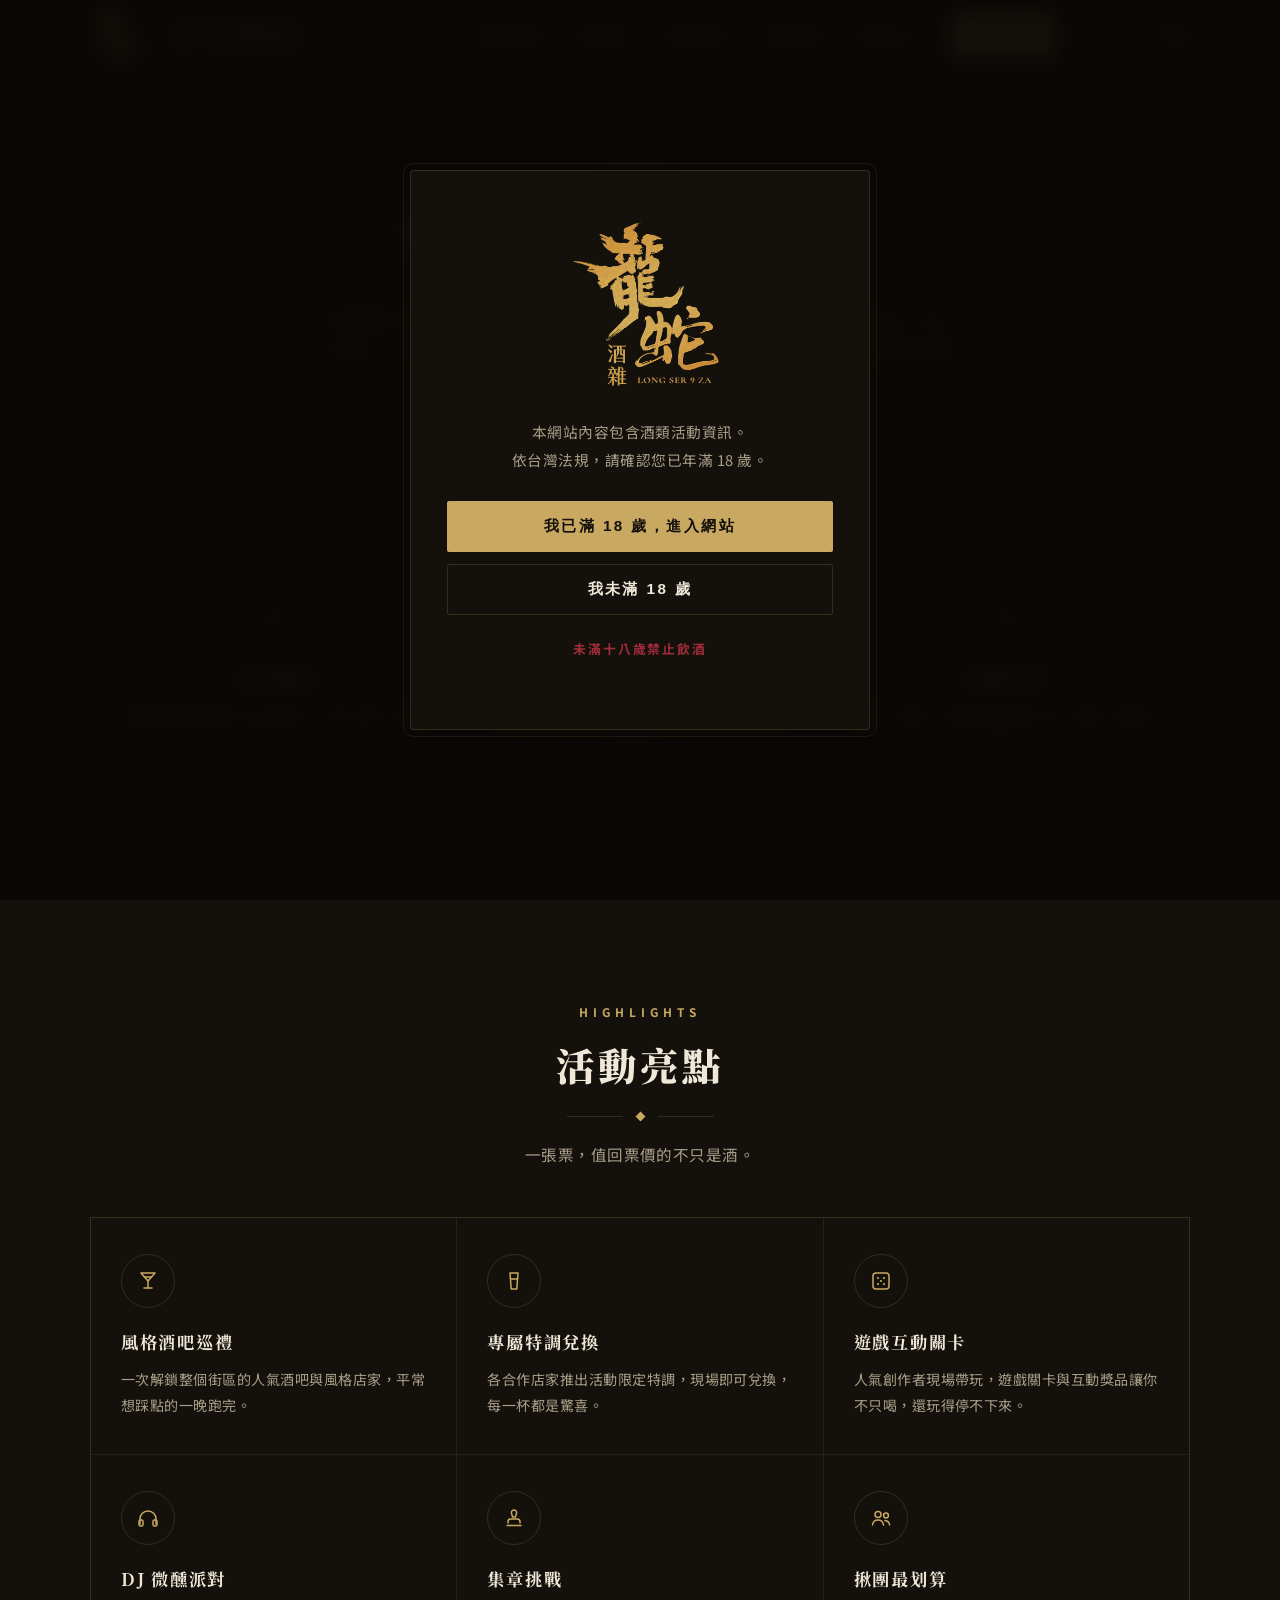
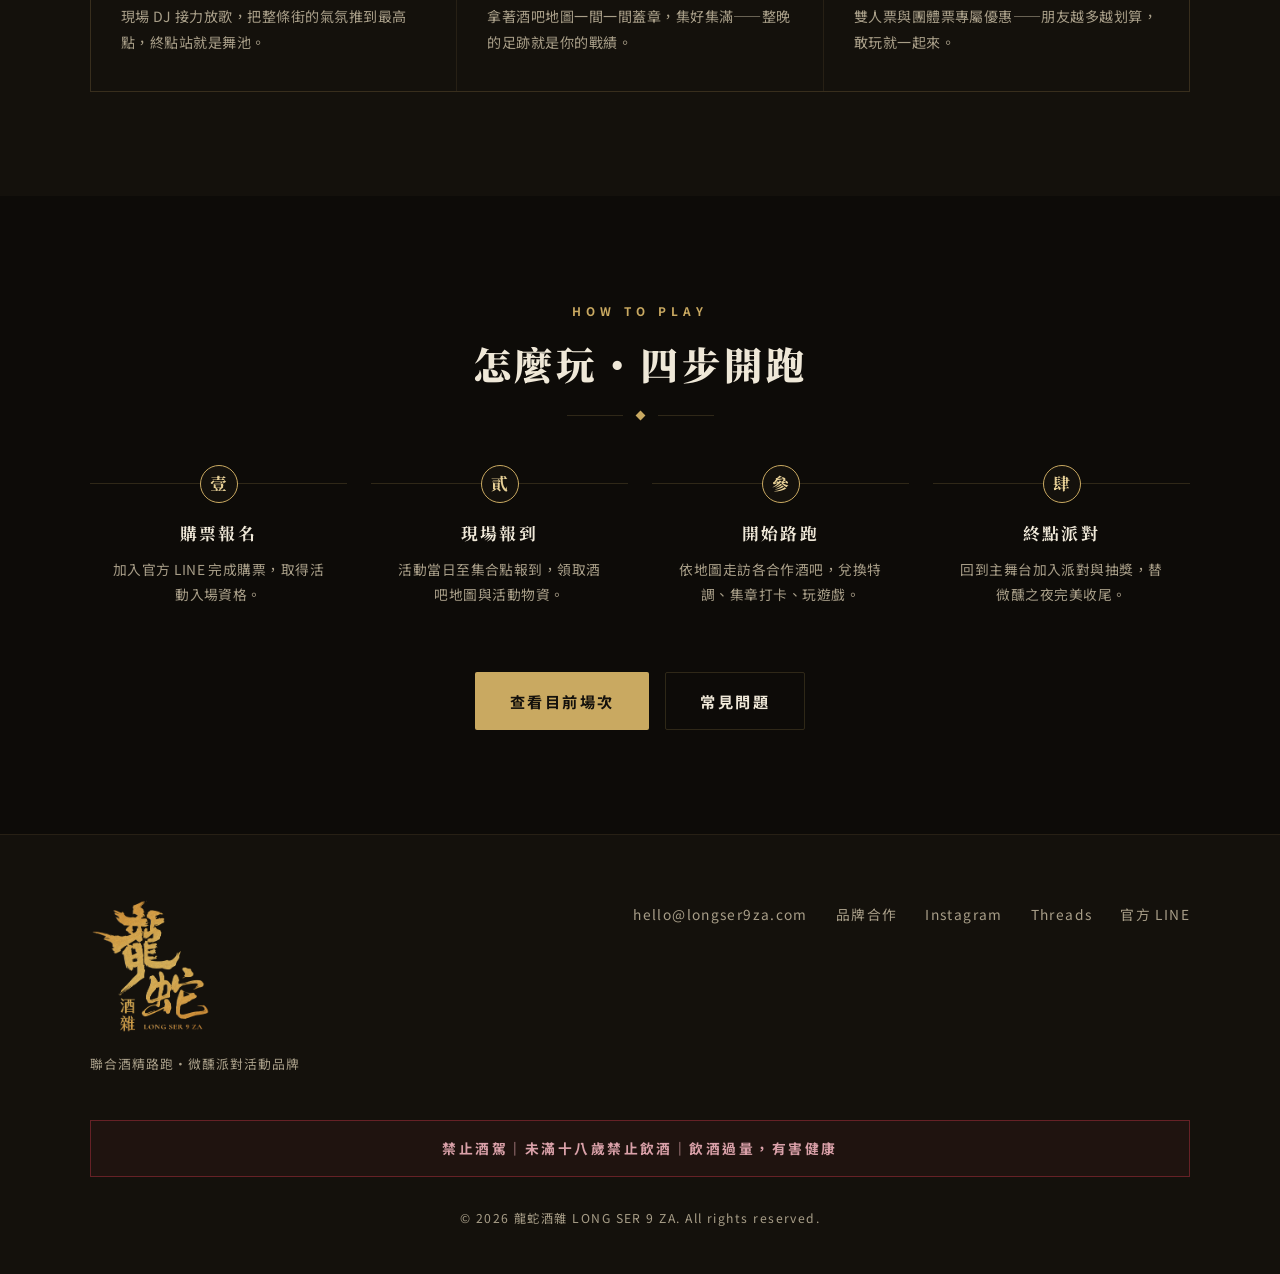
==== about/index.html @ a0c6b0af "Highlights: replace Insta360 box with Stamp Rally (集章挑戰) Insta360 was a one-off collab, not an every" ====
<!DOCTYPE html>
<html lang="zh-Hant">
<head>
<meta charset="UTF-8">
<meta name="viewport" content="width=device-width, initial-scale=1.0">
<title>活動介紹｜龍蛇酒雜 LONG SER 9 ZA・聯合酒精路跑</title>
<meta name="description" content="什麼是酒精路跑？走遍整個街區的風格酒吧，兌換限定特調、集章打卡、參加遊戲——活動亮點與四步玩法一次看懂。">
<meta property="og:title" content="活動介紹｜龍蛇酒雜 LONG SER 9 ZA">
<meta property="og:description" content="什麼是酒精路跑？亮點、玩法、四步開跑——第一次參加前先看這裡。">
<meta property="og:type" content="website">
<meta property="og:url" content="https://longser9za.com/about/">
<meta property="og:image" content="https://longser9za.com/og-image.png">
<meta property="og:image:width" content="1200">
<meta property="og:image:height" content="630">
<meta property="og:site_name" content="龍蛇酒雜 LONG SER 9 ZA">
<meta property="og:locale" content="zh_TW">
<meta name="twitter:card" content="summary_large_image">
<meta name="theme-color" content="#0d0b08">
<link rel="icon" type="image/png" href="/favicon.png">
<link rel="canonical" href="https://longser9za.com/about/">
<link rel="alternate" hreflang="zh-Hant" href="https://longser9za.com/about/">
<link rel="alternate" hreflang="en" href="https://longser9za.com/en/about/">
<link rel="alternate" hreflang="x-default" href="https://longser9za.com/about/">
<link rel="preconnect" href="https://fonts.googleapis.com">
<link rel="preconnect" href="https://fonts.gstatic.com" crossorigin>
<link href="https://fonts.googleapis.com/css2?family=Noto+Sans+TC:wght@400;500;700&family=Noto+Serif+TC:wght@600;700;900&display=swap" rel="stylesheet">
<link rel="stylesheet" href="/assets/style.css">
<noscript><style>.age-gate{display:none}.reveal{opacity:1;transform:none}</style></noscript>
</head>
<body>

<div class="age-gate" id="ageGate" role="dialog" aria-modal="true" aria-labelledby="ageTitle">
  <div class="age-card">
    <span class="logo-img logo-gate" role="img" aria-label="龍蛇酒雜 LONG SER 9 ZA"></span>
    <h2 class="sr-only" id="ageTitle">龍蛇酒雜 LONG SER 9 ZA</h2>
    <p>本網站內容包含酒類活動資訊。<br>依台灣法規，請確認您已年滿 18 歲。</p>
    <button class="btn btn-primary btn-block" id="ageYes">我已滿 18 歲，進入網站</button>
    <div style="height:12px"></div>
    <button class="btn btn-ghost btn-block" id="ageNo">我未滿 18 歲</button>
    <p class="age-note">未滿十八歲禁止飲酒</p>
  </div>
</div>

<header>
  <nav class="nav wrap" aria-label="主選單">
    <a class="brand" href="/" aria-label="龍蛇酒雜 LONG SER 9 ZA — 回到首頁">
      <span class="logo-img logo-nav"></span>
      <span class="brand-sep" aria-hidden="true"></span>
      <span class="brand-bars"><span class="b-num">30</span><span class="b-word">Bars+</span></span>
      <span class="brand-tag"><span class="tag-top">台灣最好玩的</span><span class="tag-main">聯合酒精路跑</span></span>
    </a>
    <button class="nav-toggle" id="navToggle" aria-expanded="false" aria-controls="navLinks" aria-label="開關選單">
      <span></span><span></span><span></span>
    </button>
    <ul class="nav-links" id="navLinks">
      <li><a href="/about/" aria-current="page">活動介紹</a></li>
      <li><a href="/events/">目前場次</a></li>
      <li><a href="/history/">歷年足跡</a></li>
      <li><a href="/faq/">常見問題</a></li>
      <li><a href="/partner/">品牌合作</a></li>
      <li><a class="btn btn-primary" href="https://lin.ee/oYGXbLJ" target="_blank" rel="noopener">立即購票</a></li>
      <li class="lang"><a href="/en/about/" hreflang="en">English</a><span class="lang-div" aria-hidden="true">|</span><a href="/about/" aria-current="page">中文</a></li>
    </ul>
  </nav>
</header>

<!-- ===== 頁首 ===== -->
<section class="page-hero">
  <div class="wrap">
    <p class="kicker">About</p>
    <h1>什麼是「酒精路跑」</h1>
    <div class="rule-orn" aria-hidden="true"><span class="diamond"></span></div>
    <p class="lede">酒精路跑不是比速度，而是比誰玩得盡興。2024 年從台中西區出發，至今超過 10,000 名玩家、170+ 間次酒吧一起跑過——在指定街區自由穿梭，走進每一間合作酒吧兌換限定特調、集章打卡、參加遊戲，整個城市都是你的酒吧。</p>
  </div>
</section>

<!-- ===== 三大特色 ===== -->
<section class="section" style="padding-top:48px">
  <div class="wrap">
    <div class="mini-points">
      <div class="mini reveal">
        <div class="ico" aria-hidden="true">
          <svg viewBox="0 0 24 24"><path d="M12 21s-6-5.3-6-10a6 6 0 1 1 12 0c0 4.7-6 10-6 10z"/><circle cx="12" cy="11" r="2.2"/></svg>
        </div>
        <h3>自由路線</h3>
        <p>拿著酒吧地圖照自己的步調走，想先去哪一間都可以。</p>
      </div>
      <div class="mini reveal">
        <div class="ico" aria-hidden="true">
          <svg viewBox="0 0 24 24"><path d="M5 4h14l-7 8-7-8z"/><path d="M12 12v7"/><path d="M8 19h8"/></svg>
        </div>
        <h3>限定特調</h3>
        <p>每間合作店家推出活動限定特調，現場即可兌換。</p>
      </div>
      <div class="mini reveal">
        <div class="ico" aria-hidden="true">
          <svg viewBox="0 0 24 24"><path d="M9 18V6l10-2v11"/><circle cx="7" cy="18" r="2.2"/><circle cx="17" cy="15" r="2.2"/></svg>
        </div>
        <h3>整晚派對</h3>
        <p>音樂、遊戲、互動抽獎輪番上陣，微醺一路到深夜。</p>
      </div>
    </div>
  </div>
</section>

<!-- ===== 活動亮點 ===== -->
<section class="section section-alt" id="features">
  <div class="wrap">
    <div class="center reveal">
      <p class="kicker">Highlights</p>
      <h2 class="title">活動亮點</h2>
      <div class="rule-orn" aria-hidden="true"><span class="diamond"></span></div>
      <p class="section-lede">一張票，值回票價的不只是酒。</p>
    </div>
    <div class="features">
      <div class="feature reveal">
        <div class="ico" aria-hidden="true">
          <svg viewBox="0 0 24 24"><path d="M5 4h14l-7 8-7-8z"/><path d="M12 12v7"/><path d="M8 19h8"/><path d="M8.5 8h7"/></svg>
        </div>
        <h3>風格酒吧巡禮</h3>
        <p>一次解鎖整個街區的人氣酒吧與風格店家，平常想踩點的一晚跑完。</p>
      </div>
      <div class="feature reveal">
        <div class="ico" aria-hidden="true">
          <svg viewBox="0 0 24 24"><path d="M8 4h8l-1.2 16H9.2L8 4z"/><path d="M8.6 10h6.8"/></svg>
        </div>
        <h3>專屬特調兌換</h3>
        <p>各合作店家推出活動限定特調，現場即可兌換，每一杯都是驚喜。</p>
      </div>
      <div class="feature reveal">
        <div class="ico" aria-hidden="true">
          <svg viewBox="0 0 24 24"><rect x="4" y="4" width="16" height="16" rx="3"/><circle cx="9" cy="9" r="1.1" fill="currentColor" stroke="none"/><circle cx="15" cy="9" r="1.1" fill="currentColor" stroke="none"/><circle cx="12" cy="12" r="1.1" fill="currentColor" stroke="none"/><circle cx="9" cy="15" r="1.1" fill="currentColor" stroke="none"/><circle cx="15" cy="15" r="1.1" fill="currentColor" stroke="none"/></svg>
        </div>
        <h3>遊戲互動關卡</h3>
        <p>人氣創作者現場帶玩，遊戲關卡與互動獎品讓你不只喝，還玩得停不下來。</p>
      </div>
      <div class="feature reveal">
        <div class="ico" aria-hidden="true">
          <svg viewBox="0 0 24 24"><path d="M4 18v-5a8 8 0 0 1 16 0v5"/><rect x="3" y="14" width="4" height="6" rx="1.5"/><rect x="17" y="14" width="4" height="6" rx="1.5"/></svg>
        </div>
        <h3>DJ 微醺派對</h3>
        <p>現場 DJ 接力放歌，把整條街的氣氛推到最高點，終點站就是舞池。</p>
      </div>
      <div class="feature reveal">
        <div class="ico" aria-hidden="true">
          <svg viewBox="0 0 24 24"><path d="M12 4a2.6 2.6 0 0 0-2.6 2.6c0 1.8 1.1 2.7 1.1 4.4h3c0-1.7 1.1-2.6 1.1-4.4A2.6 2.6 0 0 0 12 4z"/><path d="M6 17v-1.2A2.8 2.8 0 0 1 8.8 13h6.4a2.8 2.8 0 0 1 2.8 2.8V17"/><path d="M5 19.5h14"/></svg>
        </div>
        <h3>集章挑戰</h3>
        <p>拿著酒吧地圖一間一間蓋章，集好集滿——整晚的足跡就是你的戰績。</p>
      </div>
      <div class="feature reveal">
        <div class="ico" aria-hidden="true">
          <svg viewBox="0 0 24 24"><circle cx="9" cy="8.5" r="3"/><path d="M3.5 19c.4-3 2.6-5 5.5-5s5.1 2 5.5 5"/><circle cx="17" cy="9.5" r="2.4"/><path d="M16 14.6c2.5.3 4.3 2 4.6 4.4"/></svg>
        </div>
        <h3>揪團最划算</h3>
        <p>雙人票與團體票專屬優惠——朋友越多越划算，敢玩就一起來。</p>
      </div>
    </div>
  </div>
</section>

<!-- ===== 怎麼玩 ===== -->
<section class="section" id="how">
  <div class="wrap">
    <div class="center reveal">
      <p class="kicker">How to Play</p>
      <h2 class="title">怎麼玩・四步開跑</h2>
      <div class="rule-orn" aria-hidden="true"><span class="diamond"></span></div>
    </div>
    <div class="steps" style="margin-top:64px">
      <div class="step reveal">
        <span class="num" aria-hidden="true">壹</span>
        <h3>購票報名</h3>
        <p>加入官方 LINE 完成購票，取得活動入場資格。</p>
      </div>
      <div class="step reveal">
        <span class="num" aria-hidden="true">貳</span>
        <h3>現場報到</h3>
        <p>活動當日至集合點報到，領取酒吧地圖與活動物資。</p>
      </div>
      <div class="step reveal">
        <span class="num" aria-hidden="true">參</span>
        <h3>開始路跑</h3>
        <p>依地圖走訪各合作酒吧，兌換特調、集章打卡、玩遊戲。</p>
      </div>
      <div class="step reveal">
        <span class="num" aria-hidden="true">肆</span>
        <h3>終點派對</h3>
        <p>回到主舞台加入派對與抽獎，替微醺之夜完美收尾。</p>
      </div>
    </div>
    <div class="hero-cta" style="margin-top:64px">
      <a class="btn btn-primary" href="/events/">查看目前場次</a>
      <a class="btn btn-ghost" href="/faq/">常見問題</a>
    </div>
  </div>
</section>

<footer>
  <div class="wrap">
    <div class="foot-grid">
      <div class="foot-brand">
        <span class="logo-img logo-foot" role="img" aria-label="龍蛇酒雜 LONG SER 9 ZA"></span>
        <small>聯合酒精路跑・微醺派對活動品牌</small>
      </div>
      <ul class="foot-links">
        <li><a href="mailto:hello@longser9za.com">hello@longser9za.com</a></li>
        <li><a href="/partner/">品牌合作</a></li>
        <li><a href="https://www.instagram.com/longser9za/" target="_blank" rel="noopener">Instagram</a></li>
        <li><a href="https://www.threads.com/@longser9za" target="_blank" rel="noopener">Threads</a></li>
        <li><a href="https://lin.ee/oYGXbLJ" target="_blank" rel="noopener">官方 LINE</a></li>
      </ul>
    </div>
    <div class="warning">禁止酒駕｜未滿十八歲禁止飲酒｜飲酒過量，有害健康</div>
    <p class="copyright">© <span id="year">2026</span> 龍蛇酒雜 LONG SER 9 ZA. All rights reserved.</p>
  </div>
</footer>

<script src="/assets/main.js"></script>
</body>
</html>
---- assets/style.css ----
:root{
  --bg:#0d0b08;
  --bg-2:#14110c;
  --card:rgba(255,255,255,.028);
  --line:rgba(201,169,97,.18);
  --line-soft:rgba(201,169,97,.10);
  --ink:#efe8d8;
  --muted:#a89e88;
  --gold:#c9a961;
  --gold-2:#e6cf96;
  --crimson:#a02c3a;
  --serif:"Noto Serif TC","Songti TC",PMingLiU,serif;
  --sans:"Noto Sans TC","PingFang TC","Microsoft JhengHei",system-ui,sans-serif;
  --radius:6px;
  --header-h:72px;
}
*{margin:0;padding:0;box-sizing:border-box}
html{scroll-behavior:smooth}
body{
  background:var(--bg);
  color:var(--ink);
  font-family:var(--sans);
  line-height:1.85;
  letter-spacing:.03em;
  overflow-x:hidden;
}
::selection{background:var(--gold);color:#14110c}
img{max-width:100%;display:block}
a{color:inherit;text-decoration:none}
section{scroll-margin-top:calc(var(--header-h) + 16px)}
.wrap{width:min(1100px,92%);margin-inline:auto}

/* ---------- brand logo ---------- */
.sr-only{
  position:absolute;width:1px;height:1px;padding:0;margin:-1px;
  overflow:hidden;clip:rect(0 0 0 0);white-space:nowrap;border:0;
}
.logo-img{
  display:inline-block;
  aspect-ratio:570/640;
  background:url("/logo.png") center/contain no-repeat;
}
.logo-nav{height:58px}
/* translateX nudges compensate the artwork's left-heavy ink mass (optical centering) */
.logo-gate{width:150px;transform:translateX(4%)}
/* display:block keeps the hero logo on its own centered line at any viewport width */
/* ignite: bulb-style power-on — dark to bright with a flicker */
@keyframes heroIgnite{
  0%{filter:brightness(.15)}
  40%{filter:brightness(.5) drop-shadow(0 0 6px rgba(230,207,150,.15))}
  50%{filter:brightness(.35) drop-shadow(0 0 4px rgba(230,207,150,.1))}
  68%{filter:brightness(.95) drop-shadow(0 0 14px rgba(230,207,150,.4))}
  76%{filter:brightness(.8) drop-shadow(0 0 10px rgba(230,207,150,.3))}
  100%{filter:brightness(1.18) drop-shadow(0 0 16px rgba(230,207,150,.55)) drop-shadow(0 0 42px rgba(201,169,97,.35))}
}
.logo-hero{
  display:block;margin-inline:auto;
  width:min(62vw,330px);
  filter:brightness(1.18) drop-shadow(0 0 16px rgba(230,207,150,.55)) drop-shadow(0 0 42px rgba(201,169,97,.35));
  transform:translateX(4%);
  animation:heroIgnite 2.4s ease-out .3s both;
}
.hero .eyebrow{
  filter:brightness(1.15) drop-shadow(0 0 8px rgba(230,207,150,.45));
  animation:heroIgnite 2.4s ease-out .3s both;
}
.logo-foot{width:120px}

/* ---------- ornaments ---------- */
.rule-orn{
  display:flex;align-items:center;justify-content:center;gap:14px;
  margin:22px auto 0;
}
.rule-orn::before,.rule-orn::after{
  content:"";width:56px;height:1px;background:var(--line);
}
.rule-orn .diamond{
  width:7px;height:7px;background:var(--gold);
  transform:rotate(45deg);flex-shrink:0;
}

/* ---------- age gate ---------- */
.age-gate{
  position:fixed;inset:0;z-index:1000;
  display:flex;align-items:center;justify-content:center;
  background:rgba(10,8,6,.94);
  backdrop-filter:blur(10px);
  padding:24px;
  transition:opacity .4s ease,visibility .4s ease;
}
.age-gate.hidden{opacity:0;visibility:hidden;pointer-events:none}
.age-card{
  width:min(460px,100%);
  background:var(--bg-2);
  border:1px solid var(--line);
  outline:1px solid var(--line-soft);
  outline-offset:6px;
  border-radius:4px;
  padding:48px 36px 40px;
  text-align:center;
}
.age-card p{color:var(--muted);font-size:.92rem;margin:22px 0 28px}
.age-card .age-note{
  font-size:.8rem;color:var(--crimson);font-weight:700;letter-spacing:.14em;
  margin-top:22px;
}

/* ---------- buttons ---------- */
.btn{
  display:inline-flex;align-items:center;justify-content:center;gap:8px;
  padding:14px 34px;border-radius:2px;
  font-size:.95rem;font-weight:700;letter-spacing:.16em;
  border:1px solid transparent;cursor:pointer;
  transition:all .25s ease;
  -webkit-tap-highlight-color:transparent;
}
.btn:active{transform:scale(.98)}
.btn-primary{
  background:var(--gold);color:#14110c;
}
.btn-primary:hover{background:var(--gold-2)}
.btn-ghost{
  background:transparent;color:var(--ink);
  border-color:var(--line);
}
.btn-ghost:hover{border-color:var(--gold);color:var(--gold-2)}
.btn-block{width:100%}

/* ---------- header ---------- */
header{
  position:fixed;top:0;left:0;right:0;z-index:900;
  height:var(--header-h);
  background:rgba(13,11,8,.9);
  backdrop-filter:blur(12px);
  border-bottom:1px solid var(--line-soft);
}
.nav{
  height:100%;display:flex;align-items:center;justify-content:space-between;gap:16px;
}
.brand{display:flex;align-items:center;gap:14px;white-space:nowrap}
.brand-sep{width:1px;height:32px;background:var(--line);flex-shrink:0}
/* bulb-glow shared by the three brand pieces */
@keyframes brandGlow{
  0%,100%{filter:drop-shadow(0 0 6px rgba(230,207,150,.4)) drop-shadow(0 0 18px rgba(201,169,97,.22))}
  50%{filter:drop-shadow(0 0 11px rgba(230,207,150,.75)) drop-shadow(0 0 30px rgba(201,169,97,.45))}
}
.brand .logo-nav{
  filter:drop-shadow(0 0 8px rgba(230,207,150,.5)) drop-shadow(0 0 22px rgba(201,169,97,.3));
  animation:brandGlow 3.4s ease-in-out infinite;
}
/* circular badge composition: number over word, no ring */
.brand-bars{
  display:flex;flex-direction:column;align-items:center;justify-content:center;
  line-height:1;gap:3px;
}
.brand-bars .b-num,
.brand-bars .b-word{
  font-family:var(--sans);color:#fff;
}
.brand-bars .b-num{font-size:1.2rem;font-weight:700}
.brand-bars .b-word{font-size:.6rem;font-weight:500;letter-spacing:.14em}
.brand-tag{display:flex;flex-direction:column;gap:3px;line-height:1.3;margin-left:-6px}
.brand-tag .tag-top{
  font-size:.72rem;font-weight:700;letter-spacing:.26em;
  color:#fff;
}
.brand-tag .tag-main{
  font-size:.72rem;font-weight:500;letter-spacing:.26em;
  color:#fff;
}
.nav-links{display:flex;align-items:center;gap:32px;list-style:none}
.nav-links a{
  font-size:.86rem;font-weight:500;letter-spacing:.12em;
  color:var(--muted);transition:color .2s;
}
.nav-links a:hover{color:var(--gold-2)}
.nav-links a[aria-current="page"]{color:var(--gold-2)}
.nav-links .btn{padding:9px 22px;font-size:.82rem}
.nav-links .btn-primary{color:#14110c}
.lang{display:flex;align-items:center;gap:9px}
.lang a{font-size:.82rem;font-weight:500;letter-spacing:.08em;color:var(--muted);transition:color .2s}
.lang a:hover{color:var(--gold-2)}
.lang a[aria-current="page"]{color:var(--gold-2);font-weight:700}
.lang-div{color:var(--line);font-size:.8rem}
.nav-toggle{
  display:none;background:none;border:none;cursor:pointer;
  width:44px;height:44px;position:relative;z-index:960;
}
.nav-toggle span{
  display:block;width:24px;height:1.5px;background:var(--ink);
  margin:6px auto;transition:transform .3s ease,opacity .3s ease;
}
.nav-toggle[aria-expanded="true"] span:nth-child(1){transform:translateY(7.5px) rotate(45deg)}
.nav-toggle[aria-expanded="true"] span:nth-child(2){opacity:0}
.nav-toggle[aria-expanded="true"] span:nth-child(3){transform:translateY(-7.5px) rotate(-45deg)}

/* ---------- home hero ---------- */
.hero{
  position:relative;
  min-height:100svh;
  display:flex;align-items:center;
  padding:calc(var(--header-h) + 56px) 0 80px;
  overflow:hidden;
  background:
    radial-gradient(ellipse 70% 45% at 50% 0%, rgba(201,169,97,.10), transparent 65%),
    var(--bg);
}
.hero-char{
  position:absolute;top:50%;font-family:var(--serif);font-weight:900;
  font-size:clamp(280px,34vw,520px);line-height:1;color:var(--gold);
  opacity:.04;pointer-events:none;user-select:none;transform:translateY(-50%);
}
.hero-char.l{left:-4%}
.hero-char.r{right:-4%}
.hero-inner{position:relative;z-index:2;text-align:center;width:100%}
.eyebrow{
  display:inline-flex;align-items:center;gap:16px;
  font-size:.78rem;font-weight:500;letter-spacing:.34em;
  color:var(--gold);text-transform:uppercase;
  margin-bottom:34px;
}
.eyebrow::before,.eyebrow::after{
  content:"";width:44px;height:1px;background:var(--line);
}
.hero .slogan{
  font-family:var(--serif);
  font-size:clamp(1.15rem,4vw,1.55rem);font-weight:700;letter-spacing:.12em;
  margin-top:30px;color:var(--ink);
}
.hero .lede{
  max-width:580px;margin:18px auto 0;color:var(--muted);
  font-size:clamp(.92rem,2.6vw,1rem);
}
.countdown{margin-top:38px}
.cd-label{
  display:block;font-size:.76rem;font-weight:700;letter-spacing:.3em;
  color:var(--gold);margin-bottom:14px;
}
.cd-grid{display:inline-flex;border:1px solid var(--line-soft);background:rgba(201,169,97,.03)}
.cd-cell{padding:14px 26px;text-align:center}
.cd-cell + .cd-cell{border-left:1px solid var(--line-soft)}
.cd-cell b{
  display:block;min-width:2.2ch;
  font-family:var(--serif);font-size:1.7rem;font-weight:700;line-height:1.2;
  color:var(--gold-2);font-variant-numeric:tabular-nums;
}
.cd-cell span{font-size:.7rem;letter-spacing:.24em;color:var(--muted)}
.hero-cta{display:flex;flex-wrap:wrap;gap:16px;justify-content:center;margin-top:42px}
.stats{
  display:grid;grid-template-columns:repeat(4,1fr);
  max-width:760px;margin:64px auto 0;
  border-block:1px solid var(--line-soft);
  padding:26px 0;
}
.stat{padding:4px 10px}
.stat + .stat{border-left:1px solid var(--line-soft)}
.stat b{
  display:block;
  font-family:var(--serif);
  font-size:clamp(1.35rem,4vw,1.9rem);font-weight:700;
  color:var(--gold-2);
}
.stat span{font-size:.76rem;letter-spacing:.1em;color:var(--muted)}

/* ---------- page hero (inner pages) ---------- */
.page-hero{
  padding:calc(var(--header-h) + 88px) 0 64px;
  text-align:center;
  background:
    radial-gradient(ellipse 70% 60% at 50% 0%, rgba(201,169,97,.09), transparent 65%),
    var(--bg);
}
.page-hero h1{
  font-family:var(--serif);
  font-size:clamp(1.9rem,6.5vw,2.9rem);font-weight:900;letter-spacing:.14em;
  line-height:1.3;
}
.page-hero .lede{
  max-width:640px;margin:18px auto 0;color:var(--muted);font-size:.97rem;
}

/* ---------- announcement strip ---------- */
.marquee{
  border-block:1px solid var(--line-soft);
  background:var(--bg-2);
  overflow:hidden;white-space:nowrap;
  padding:15px 0;
}
.marquee-track{display:inline-block;animation:scroll 38s linear infinite}
.marquee:hover .marquee-track{animation-play-state:paused}
.marquee span{
  font-size:.82rem;font-weight:500;letter-spacing:.26em;
  color:var(--gold);margin-right:56px;
}
@keyframes scroll{from{transform:translateX(0)}to{transform:translateX(-50%)}}

/* ---------- sections ---------- */
.section{padding:104px 0}
.section-alt{background:var(--bg-2)}
.kicker{
  font-size:.74rem;font-weight:700;letter-spacing:.42em;color:var(--gold);
  text-transform:uppercase;margin-bottom:16px;
}
h2.title{
  font-family:var(--serif);
  font-size:clamp(1.65rem,5.5vw,2.4rem);font-weight:900;letter-spacing:.1em;
  line-height:1.35;margin-bottom:16px;
}
.section-lede{color:var(--muted);max-width:660px;font-size:.97rem}
.center{text-align:center}
.center .section-lede{margin-inline:auto}
.center h2.title + .rule-orn{margin-bottom:20px}

/* icons */
.ico{
  width:54px;height:54px;border-radius:50%;
  display:flex;align-items:center;justify-content:center;
  border:1px solid var(--line);color:var(--gold);
  flex-shrink:0;
}
.ico svg{width:24px;height:24px;stroke:currentColor;fill:none;stroke-width:1.5;stroke-linecap:round;stroke-linejoin:round}

/* about mini points */
.mini-points{
  display:grid;grid-template-columns:repeat(3,1fr);gap:1px;
  background:var(--line-soft);
  border:1px solid var(--line-soft);
  margin-top:48px;
}
.mini{
  background:var(--bg);
  padding:38px 28px;text-align:center;
}
.section-alt .mini{background:var(--bg-2)}
.mini .ico{margin:0 auto 18px}
.mini h3{font-family:var(--serif);font-size:1.1rem;font-weight:700;letter-spacing:.12em;margin-bottom:8px}
.mini p{font-size:.87rem;color:var(--muted)}

/* events */
.events{display:grid;grid-template-columns:1fr 1fr;gap:24px;margin-top:48px}
.event-card{
  position:relative;
  background:var(--card);
  border:1px solid var(--line);
  border-radius:var(--radius);
  padding:40px 34px 34px;
  transition:border-color .3s ease,background .3s ease;
}
.event-card:hover{border-color:var(--gold);background:rgba(201,169,97,.05)}
.event-card::before{
  content:"";position:absolute;top:0;left:34px;right:34px;height:1px;
  background:var(--gold);
}
.event-week{
  display:inline-block;font-size:.72rem;font-weight:700;letter-spacing:.3em;
  color:var(--gold);text-transform:uppercase;
  margin-bottom:16px;
}
.event-date{
  font-family:var(--serif);
  font-size:clamp(1.4rem,4.5vw,1.85rem);font-weight:900;letter-spacing:.06em;line-height:1.3;
}
.event-place{
  font-size:.95rem;font-weight:500;color:var(--gold-2);margin-top:10px;letter-spacing:.06em;
}
.event-place small{
  display:inline-block;font-size:.72rem;font-weight:700;letter-spacing:.2em;
  color:var(--muted);border:1px solid var(--line);
  padding:1px 10px;margin-right:10px;vertical-align:1px;
}
.event-desc{font-size:.9rem;color:var(--muted);margin-top:16px}
.event-desc b{color:var(--ink);font-weight:700}
.event-note{
  margin-top:30px;font-size:.78rem;letter-spacing:.06em;color:var(--muted);text-align:center;
}

/* features */
.features{
  display:grid;grid-template-columns:repeat(3,1fr);gap:1px;
  background:var(--line-soft);border:1px solid var(--line-soft);
  margin-top:48px;
}
.feature{
  background:var(--bg);
  padding:36px 30px;
  transition:background .3s ease;
}
.section-alt .feature{background:var(--bg-2)}
.feature:hover{background:rgba(201,169,97,.04)}
.feature .ico{margin-bottom:18px}
.feature h3{font-family:var(--serif);font-size:1.08rem;font-weight:700;letter-spacing:.1em;margin-bottom:8px}
.feature p{font-size:.88rem;color:var(--muted)}

/* steps */
.steps{display:grid;grid-template-columns:repeat(4,1fr);gap:24px;margin-top:48px}
.step{
  position:relative;text-align:center;
  padding:34px 20px 0;
  border-top:1px solid var(--line);
}
.step .num{
  position:absolute;top:-19px;left:50%;transform:translateX(-50%);
  width:38px;height:38px;border-radius:50%;
  background:var(--bg-2);border:1px solid var(--gold);
  display:flex;align-items:center;justify-content:center;
  font-family:var(--serif);font-size:1.05rem;font-weight:700;color:var(--gold-2);
}
.step h3{font-family:var(--serif);font-size:1.05rem;font-weight:700;letter-spacing:.14em;margin-bottom:8px}
.step p{font-size:.86rem;color:var(--muted)}

/* timeline */
.timeline{max-width:720px;margin:48px auto 0;position:relative}
.timeline::before{
  content:"";position:absolute;left:8px;top:8px;bottom:8px;width:1px;
  background:var(--line);
}
.t-item{position:relative;padding:0 0 40px 44px}
.t-item:last-child{padding-bottom:0}
.t-item::before{
  content:"";position:absolute;left:3px;top:7px;width:11px;height:11px;
  background:var(--bg);border:1px solid var(--gold);transform:rotate(45deg);
}
.t-item.hot::before{background:var(--gold)}
.section-alt .t-item::before{background:var(--bg-2)}
.section-alt .t-item.hot::before{background:var(--gold)}
.t-date{
  font-size:.78rem;font-weight:700;letter-spacing:.28em;color:var(--gold);
}
.t-item h3{font-family:var(--serif);font-size:1.2rem;font-weight:900;letter-spacing:.08em;margin:6px 0 6px}
.t-item p{font-size:.88rem;color:var(--muted)}
.t-tag{
  display:inline-block;margin-left:12px;font-size:.66rem;font-weight:700;letter-spacing:.2em;
  color:var(--gold-2);border:1px solid var(--gold);
  padding:2px 12px;vertical-align:3px;
}

/* faq */
.faq{max-width:760px;margin:48px auto 0;border-top:1px solid var(--line-soft)}
.faq details{
  border-bottom:1px solid var(--line-soft);
}
.faq summary{
  list-style:none;cursor:pointer;
  display:flex;align-items:center;justify-content:space-between;gap:16px;
  padding:22px 8px;font-weight:500;font-size:.98rem;letter-spacing:.05em;
  transition:color .2s;
}
.faq summary:hover{color:var(--gold-2)}
.faq summary::-webkit-details-marker{display:none}
.faq summary::after{
  content:"+";font-family:var(--serif);font-size:1.3rem;font-weight:400;color:var(--gold);
  transition:transform .25s ease;flex-shrink:0;
}
.faq details[open] summary::after{transform:rotate(45deg)}
.faq .answer{padding:0 8px 24px;color:var(--muted);font-size:.9rem}

/* home teasers */
.teasers{display:grid;grid-template-columns:repeat(3,1fr);gap:24px;margin-top:48px}
.teaser{
  position:relative;display:block;
  background:var(--card);
  border:1px solid var(--line);
  border-radius:var(--radius);
  padding:38px 32px 34px;
  transition:border-color .3s ease,background .3s ease,transform .3s ease;
}
.teaser:hover{border-color:var(--gold);background:rgba(201,169,97,.05);transform:translateY(-3px)}
.teaser::before{
  content:"";position:absolute;top:0;left:32px;right:32px;height:1px;
  background:var(--gold);
}
.teaser .kicker{margin-bottom:12px}
.teaser h3{
  font-family:var(--serif);font-size:1.3rem;font-weight:900;letter-spacing:.1em;
  margin-bottom:10px;
}
.teaser p{font-size:.88rem;color:var(--muted)}
.teaser .more{
  display:inline-block;margin-top:20px;
  font-size:.78rem;font-weight:700;letter-spacing:.24em;color:var(--gold);
  transition:color .2s;
}
.teaser:hover .more{color:var(--gold-2)}

/* cta */
.cta-box{
  position:relative;
  border:1px solid var(--line);
  outline:1px solid var(--line-soft);
  outline-offset:8px;
  border-radius:2px;
  padding:72px 32px;text-align:center;
  background:
    radial-gradient(ellipse 60% 80% at 50% 110%, rgba(201,169,97,.08), transparent 70%),
    var(--card);
}
.cta-box h2{
  font-family:var(--serif);
  font-size:clamp(1.6rem,5.5vw,2.3rem);font-weight:900;letter-spacing:.14em;margin-bottom:16px;
}
.cta-box p{color:var(--muted);max-width:540px;margin:0 auto 36px}
.cta-actions{display:flex;flex-wrap:wrap;gap:16px;justify-content:center}

/* footer */
footer{border-top:1px solid var(--line-soft);padding:64px 0 44px;background:var(--bg-2)}
.foot-grid{
  display:flex;flex-wrap:wrap;justify-content:space-between;gap:32px;align-items:flex-start;
}
.foot-brand small{
  display:block;font-weight:400;color:var(--muted);font-size:.8rem;
  letter-spacing:.08em;margin-top:10px;
}
.foot-links{display:flex;gap:28px;list-style:none;flex-wrap:wrap}
.foot-links a{color:var(--muted);font-size:.86rem;letter-spacing:.1em;transition:color .2s}
.foot-links a:hover{color:var(--gold-2)}
.warning{
  margin-top:44px;
  border:1px solid rgba(160,44,58,.55);
  background:rgba(160,44,58,.08);
  padding:15px 20px;
  text-align:center;
  font-weight:700;font-size:.86rem;letter-spacing:.18em;color:#d9a0a8;
}
.copyright{
  margin-top:30px;text-align:center;color:var(--muted);
  font-size:.76rem;letter-spacing:.12em;
}

/* reveal on scroll */
.reveal{opacity:0;transform:translateY(24px);transition:opacity .8s ease,transform .8s ease}
.reveal.in{opacity:1;transform:none}

/* ---------- mobile ---------- */
@media (max-width:860px){
  /* backdrop-filter on header would make it the containing block for the
     fixed-position menu overlay, trapping it inside the header bar */
  header{backdrop-filter:none;background:rgba(13,11,8,.97)}
  .brand{position:relative;z-index:955}
  .nav-toggle{display:block}
  .nav-links{
    position:fixed;inset:0;z-index:950;
    flex-direction:column;justify-content:center;gap:34px;
    background:rgba(13,11,8,.98);
    opacity:0;visibility:hidden;transition:opacity .3s ease,visibility .3s ease;
  }
  .nav-links.open{opacity:1;visibility:visible}
  .nav-links a{font-size:1.15rem;letter-spacing:.2em}
  .features,.mini-points,.teasers{grid-template-columns:1fr}
  .events{grid-template-columns:1fr}
  .steps{grid-template-columns:1fr;gap:40px;max-width:420px;margin-inline:auto}
  .stats{grid-template-columns:1fr 1fr;max-width:460px;row-gap:22px}
  .stat:nth-child(3){border-left:none}
  .section{padding:80px 0}
  .hero{padding-bottom:64px}
  .hero-char{display:none}
  .page-hero{padding:calc(var(--header-h) + 64px) 0 48px}
}
@media (max-width:560px){
  /* keep the 30 Bars+ badge and tagline beside the logo on phones, sized down */
  .logo-nav{height:46px}
  .brand{gap:9px}
  .brand-sep{height:26px}
  .brand-bars .b-num{font-size:1.02rem}
  .brand-bars .b-word{font-size:.52rem}
  .brand-tag{gap:2px}
  .brand-tag .tag-top,.brand-tag .tag-main{font-size:.6rem;letter-spacing:.16em}
}
@media (max-width:360px){
  /* very small phones: drop the tagline, keep logo + 30 Bars+ */
  .brand-tag,.brand-sep:last-of-type{display:none}
}
@media (max-width:480px){
  .hero-cta .btn{width:100%}
  .cta-actions .btn{width:100%}
  .foot-grid{flex-direction:column}
  .cd-cell{padding:10px 14px}
  .cd-cell b{font-size:1.35rem}
}
@media (prefers-reduced-motion:reduce){
  *,*::before,*::after{animation:none!important;transition:none!important}
  html{scroll-behavior:auto}
  .reveal{opacity:1;transform:none}
}
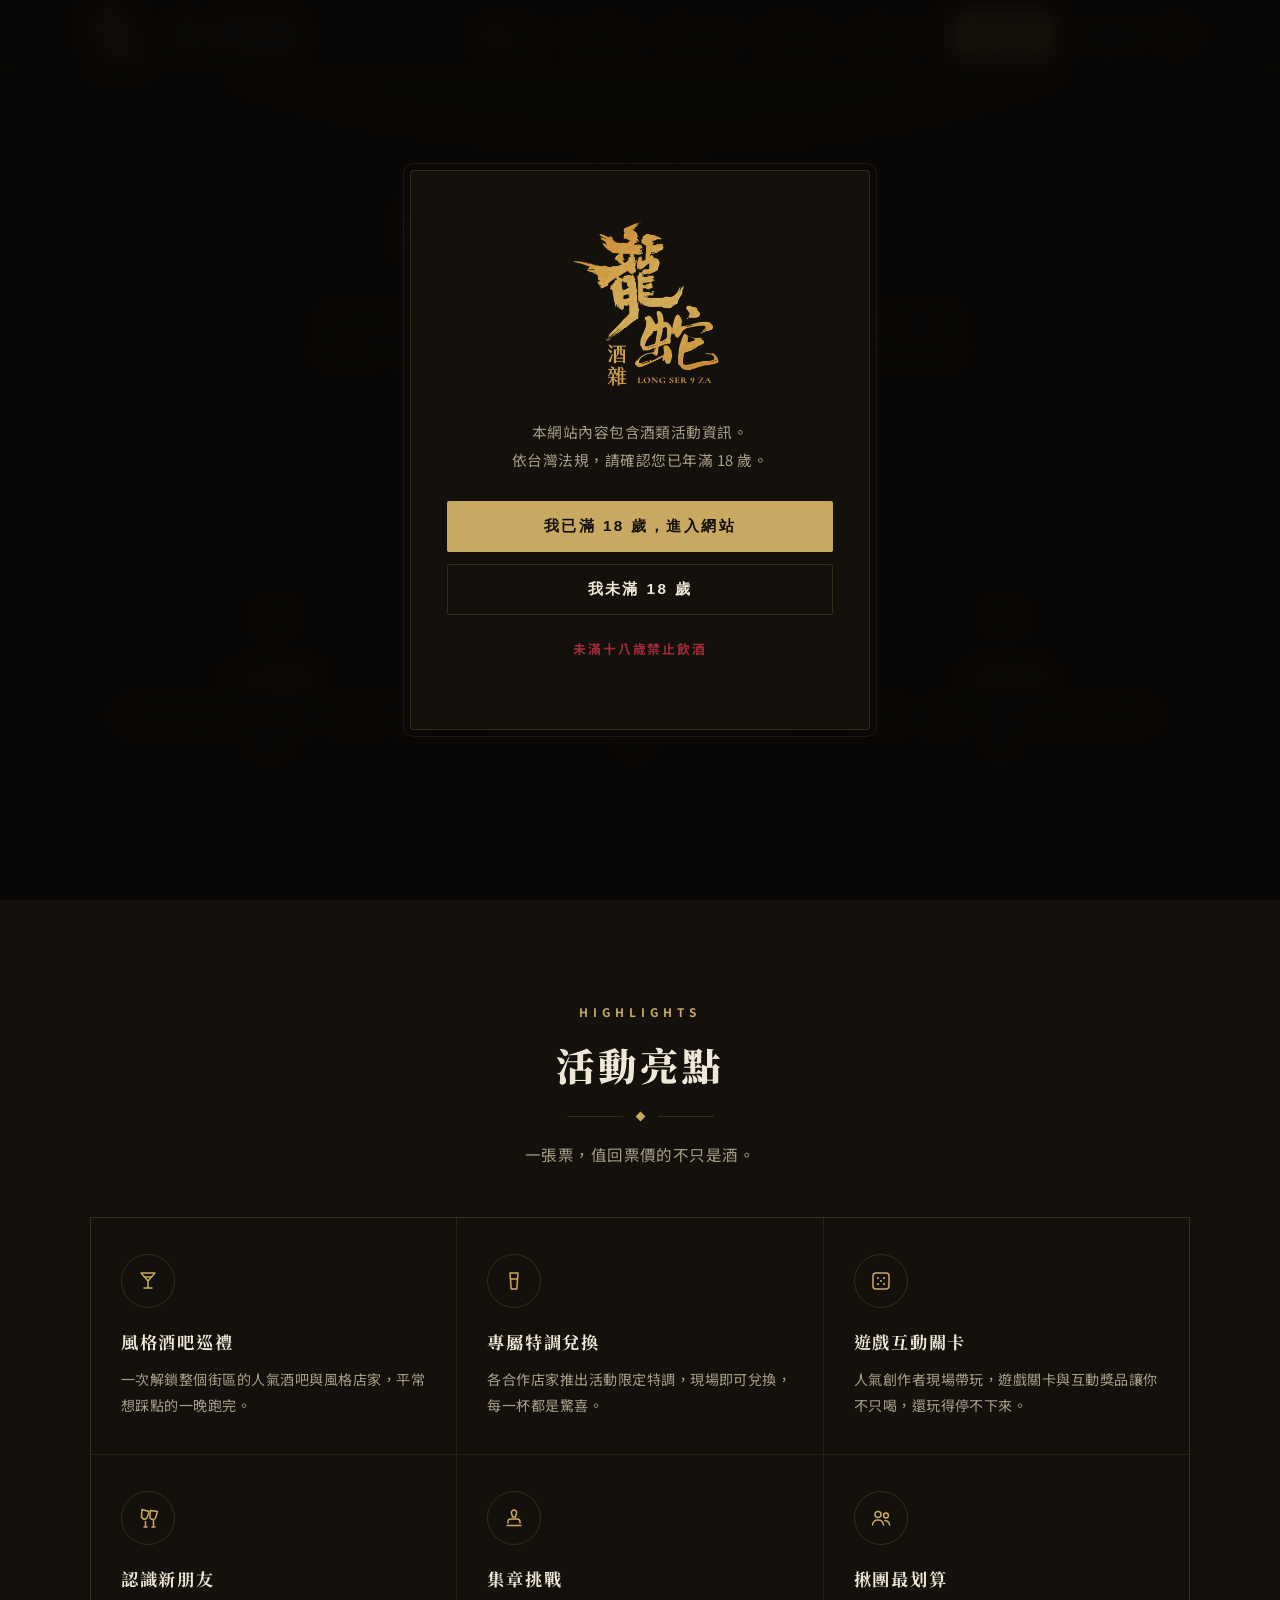
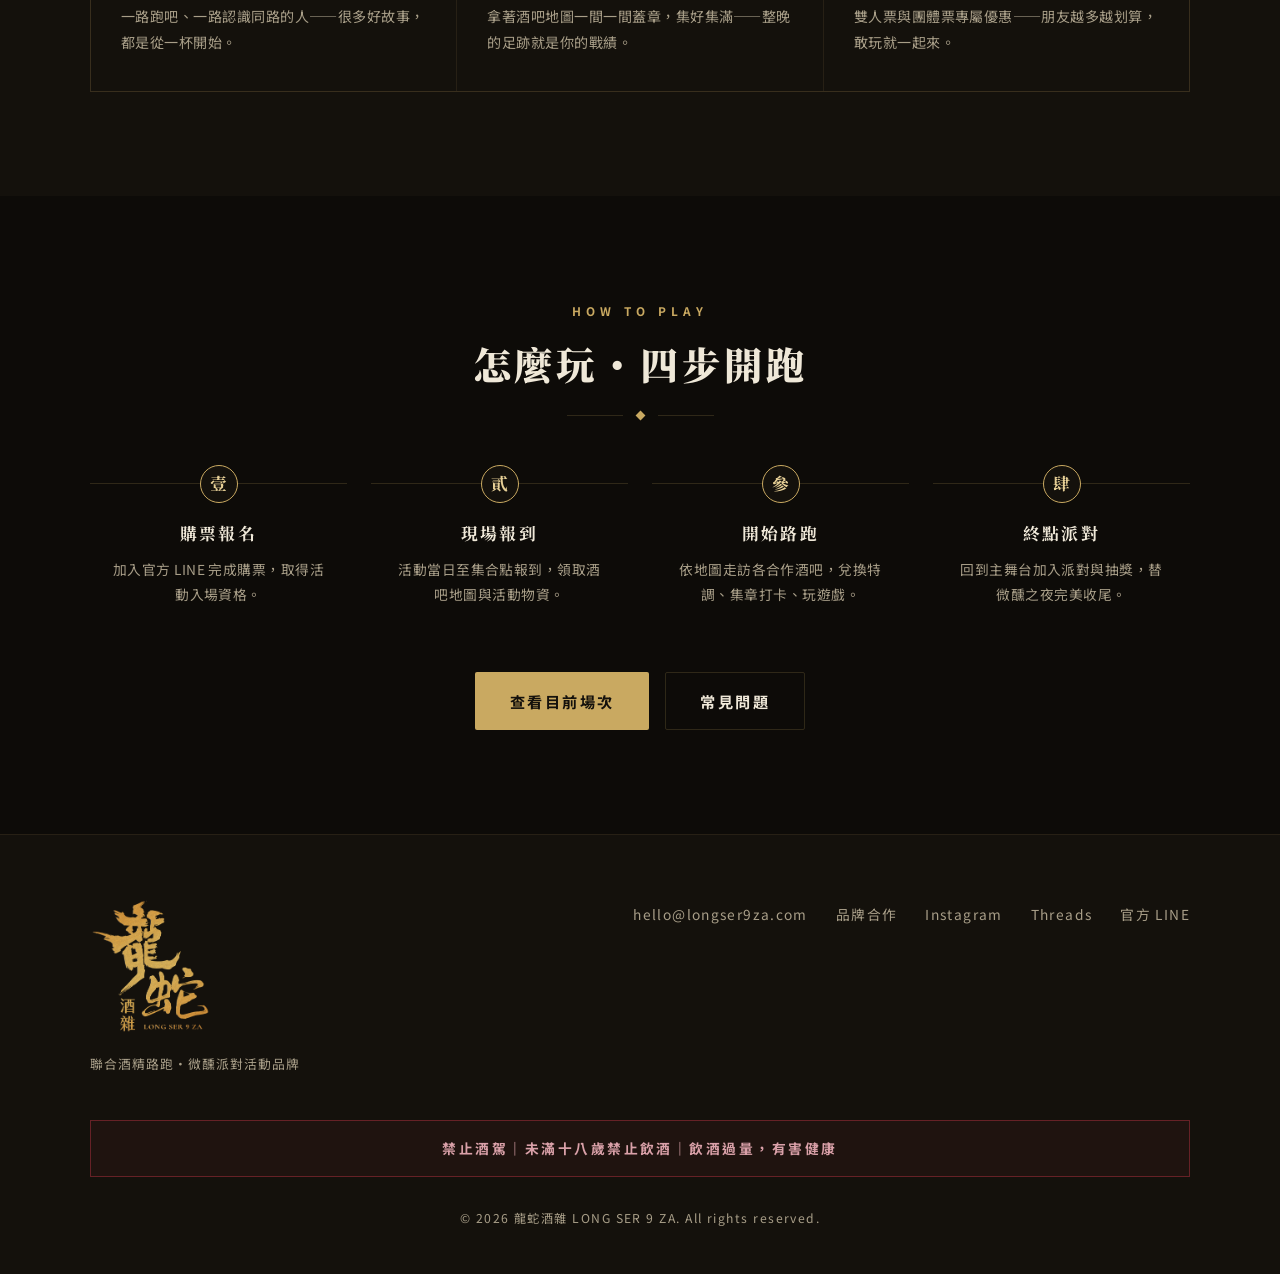
==== commit a9e764ca: "心動篇 refresh: Taichung Heartbeat takes over from Taipei Tipsy - Hero logo + eyebrow ignite in 心動篇 neo" ====
--- a/about/index.html
+++ b/about/index.html
@@ -70,7 +70,7 @@
     <p class="kicker">About</p>
     <h1>什麼是「酒精路跑」</h1>
     <div class="rule-orn" aria-hidden="true"><span class="diamond"></span></div>
-    <p class="lede">酒精路跑不是比速度，而是比誰玩得盡興。2024 年從台中西區出發，至今超過 10,000 名玩家、170+ 間次酒吧一起跑過——在指定街區自由穿梭，走進每一間合作酒吧兌換限定特調、集章打卡、參加遊戲，整個城市都是你的酒吧。</p>
+    <p class="lede">酒精路跑不是比速度，而是比誰玩得盡興。2024 年從台中西區出發，至今超過 11,000 名玩家、170+ 間次酒吧一起跑過——在指定街區自由穿梭，走進每一間合作酒吧兌換限定特調、集章打卡、參加遊戲，整個城市都是你的酒吧。</p>
   </div>
 </section>
 
@@ -94,10 +94,10 @@
       </div>
       <div class="mini reveal">
         <div class="ico" aria-hidden="true">
-          <svg viewBox="0 0 24 24"><path d="M9 18V6l10-2v11"/><circle cx="7" cy="18" r="2.2"/><circle cx="17" cy="15" r="2.2"/></svg>
-        </div>
-        <h3>整晚派對</h3>
-        <p>音樂、遊戲、互動抽獎輪番上陣，微醺一路到深夜。</p>
+          <svg viewBox="0 0 24 24"><path d="M12 3l2 5.2L19.5 9l-4.1 3.6 1.2 5.6L12 15.4l-4.6 2.8 1.2-5.6L4.5 9l5.5-.8L12 3z"/></svg>
+        </div>
+        <h3>主題企劃</h3>
+        <p>緣份篇、心動篇——每一場都有全新主題與玩法。</p>
       </div>
     </div>
   </div>
@@ -136,10 +136,10 @@
       </div>
       <div class="feature reveal">
         <div class="ico" aria-hidden="true">
-          <svg viewBox="0 0 24 24"><path d="M4 18v-5a8 8 0 0 1 16 0v5"/><rect x="3" y="14" width="4" height="6" rx="1.5"/><rect x="17" y="14" width="4" height="6" rx="1.5"/></svg>
-        </div>
-        <h3>DJ 微醺派對</h3>
-        <p>現場 DJ 接力放歌，把整條街的氣氛推到最高點，終點站就是舞池。</p>
+          <svg viewBox="0 0 24 24"><path d="M8 21h3M9.5 21v-5.5"/><path d="M6 3.5l7 2-1.6 5.4a3 3 0 0 1-5.8-1.7L6 3.5z"/><path d="M16 21h3M17.5 21v-6.5"/><path d="M21 5.5l-7-1-.6 5.6a3 3 0 0 0 6 .6L21 5.5z" transform="translate(0.5,0)"/></svg>
+        </div>
+        <h3>認識新朋友</h3>
+        <p>一路跑吧、一路認識同路的人——很多好故事，都是從一杯開始。</p>
       </div>
       <div class="feature reveal">
         <div class="ico" aria-hidden="true">
--- a/assets/style.css
+++ b/assets/style.css
@@ -44,26 +44,37 @@
 /* translateX nudges compensate the artwork's left-heavy ink mass (optical centering) */
 .logo-gate{width:150px;transform:translateX(4%)}
 /* display:block keeps the hero logo on its own centered line at any viewport width */
-/* ignite: bulb-style power-on — dark to bright with a flicker */
+/* ignite: bulb-style power-on — 心動篇 edition: gold logo hue-shifted to neon
+   pink (hue-rotate) with magenta/violet bloom */
 @keyframes heroIgnite{
-  0%{filter:brightness(.15)}
-  40%{filter:brightness(.5) drop-shadow(0 0 6px rgba(230,207,150,.15))}
-  50%{filter:brightness(.35) drop-shadow(0 0 4px rgba(230,207,150,.1))}
-  68%{filter:brightness(.95) drop-shadow(0 0 14px rgba(230,207,150,.4))}
-  76%{filter:brightness(.8) drop-shadow(0 0 10px rgba(230,207,150,.3))}
-  100%{filter:brightness(1.18) drop-shadow(0 0 16px rgba(230,207,150,.55)) drop-shadow(0 0 42px rgba(201,169,97,.35))}
+  0%{filter:hue-rotate(285deg) saturate(1.5) brightness(.15)}
+  40%{filter:hue-rotate(285deg) saturate(1.5) brightness(.5) drop-shadow(0 0 6px rgba(255,140,205,.15))}
+  50%{filter:hue-rotate(285deg) saturate(1.5) brightness(.35) drop-shadow(0 0 4px rgba(255,140,205,.1))}
+  68%{filter:hue-rotate(285deg) saturate(1.5) brightness(.95) drop-shadow(0 0 14px rgba(255,140,205,.4))}
+  76%{filter:hue-rotate(285deg) saturate(1.5) brightness(.8) drop-shadow(0 0 10px rgba(255,140,205,.3))}
+  100%{filter:hue-rotate(285deg) saturate(1.5) brightness(1.18) drop-shadow(0 0 16px rgba(255,140,205,.55)) drop-shadow(0 0 42px rgba(154,92,242,.4))}
 }
 .logo-hero{
   display:block;margin-inline:auto;
   width:min(62vw,330px);
-  filter:brightness(1.18) drop-shadow(0 0 16px rgba(230,207,150,.55)) drop-shadow(0 0 42px rgba(201,169,97,.35));
+  filter:hue-rotate(285deg) saturate(1.5) brightness(1.18) drop-shadow(0 0 16px rgba(255,140,205,.55)) drop-shadow(0 0 42px rgba(154,92,242,.4));
   transform:translateX(4%);
   animation:heroIgnite 2.4s ease-out .3s both;
 }
+@keyframes eyebrowIgnitePink{
+  0%{opacity:.1}
+  40%{opacity:.5}
+  50%{opacity:.35}
+  68%{opacity:.95}
+  76%{opacity:.8}
+  100%{opacity:1}
+}
 .hero .eyebrow{
-  filter:brightness(1.15) drop-shadow(0 0 8px rgba(230,207,150,.45));
-  animation:heroIgnite 2.4s ease-out .3s both;
-}
+  color:#f4b6da;
+  text-shadow:0 0 12px rgba(255,140,205,.45);
+  animation:eyebrowIgnitePink 2.4s ease-out .3s both;
+}
+.hero .eyebrow::before,.hero .eyebrow::after{background:rgba(255,140,205,.28)}
 .logo-foot{width:120px}
 
 /* ---------- ornaments ---------- */
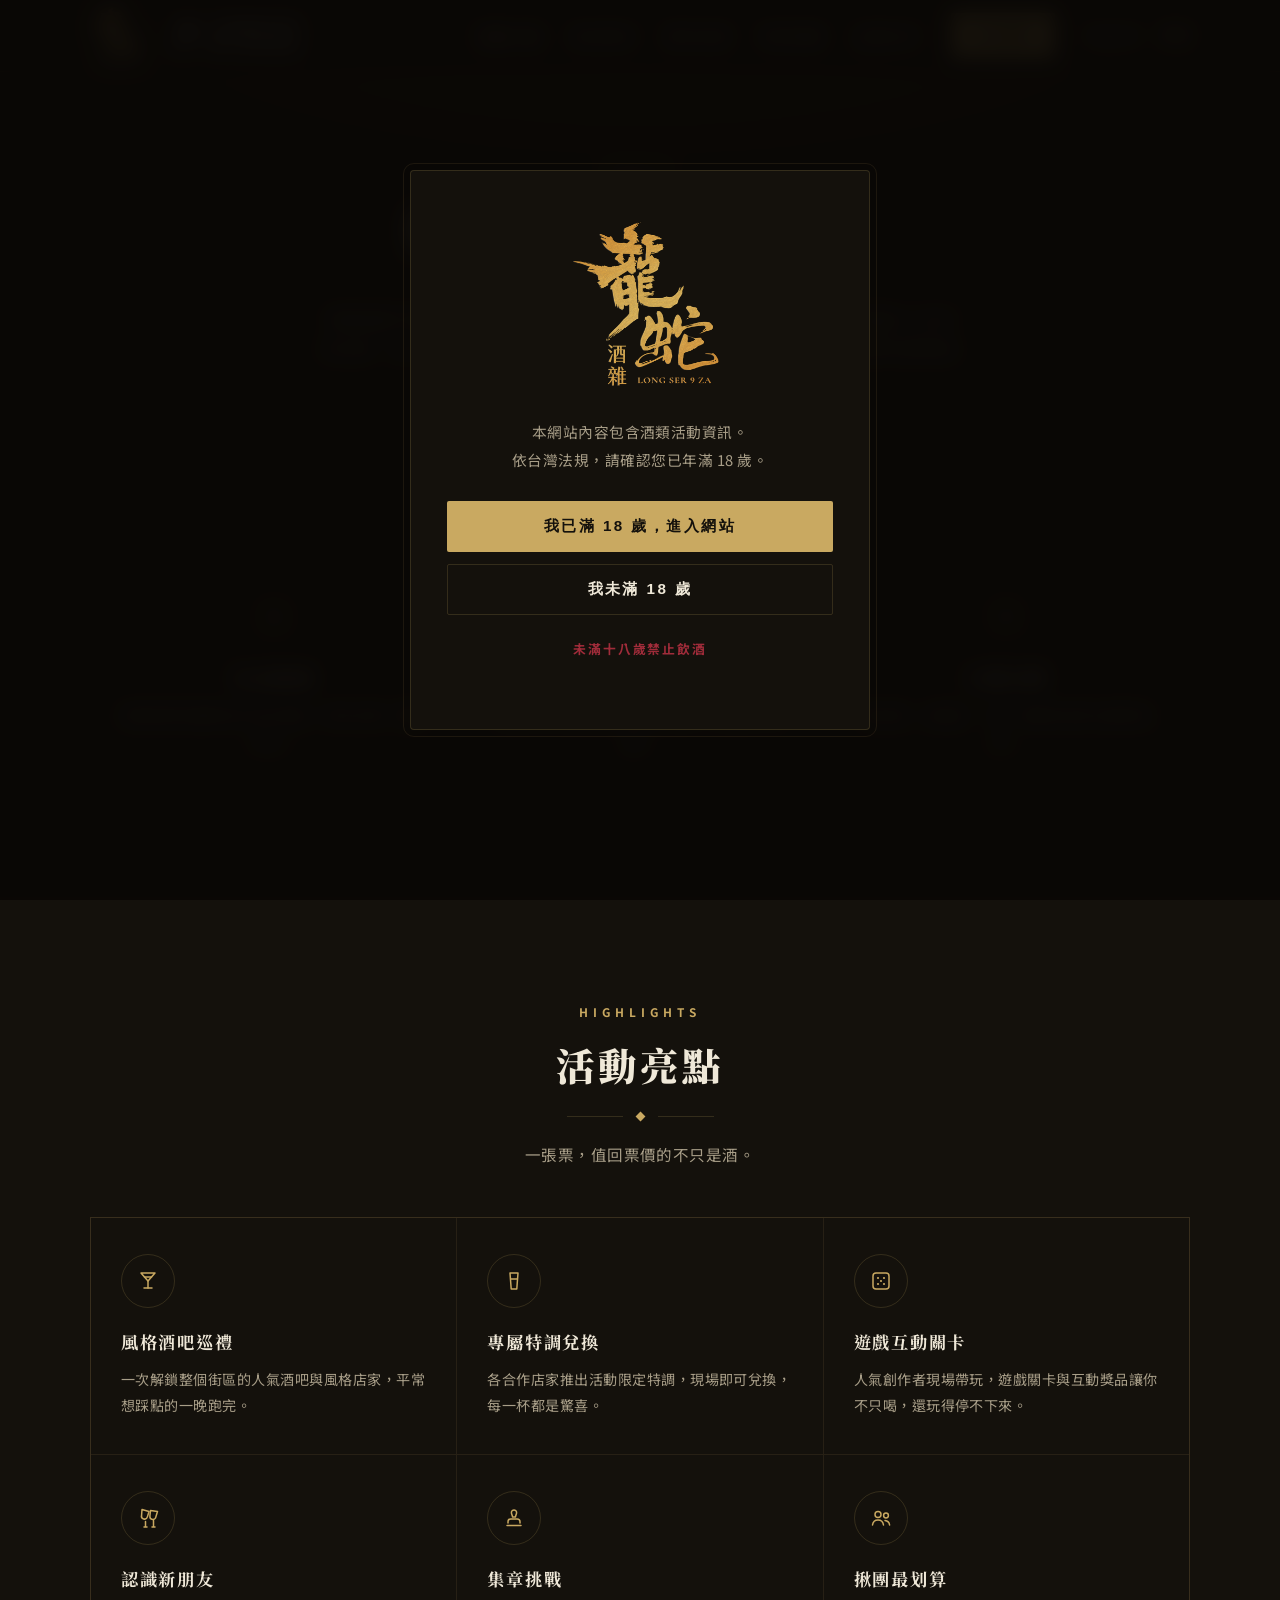
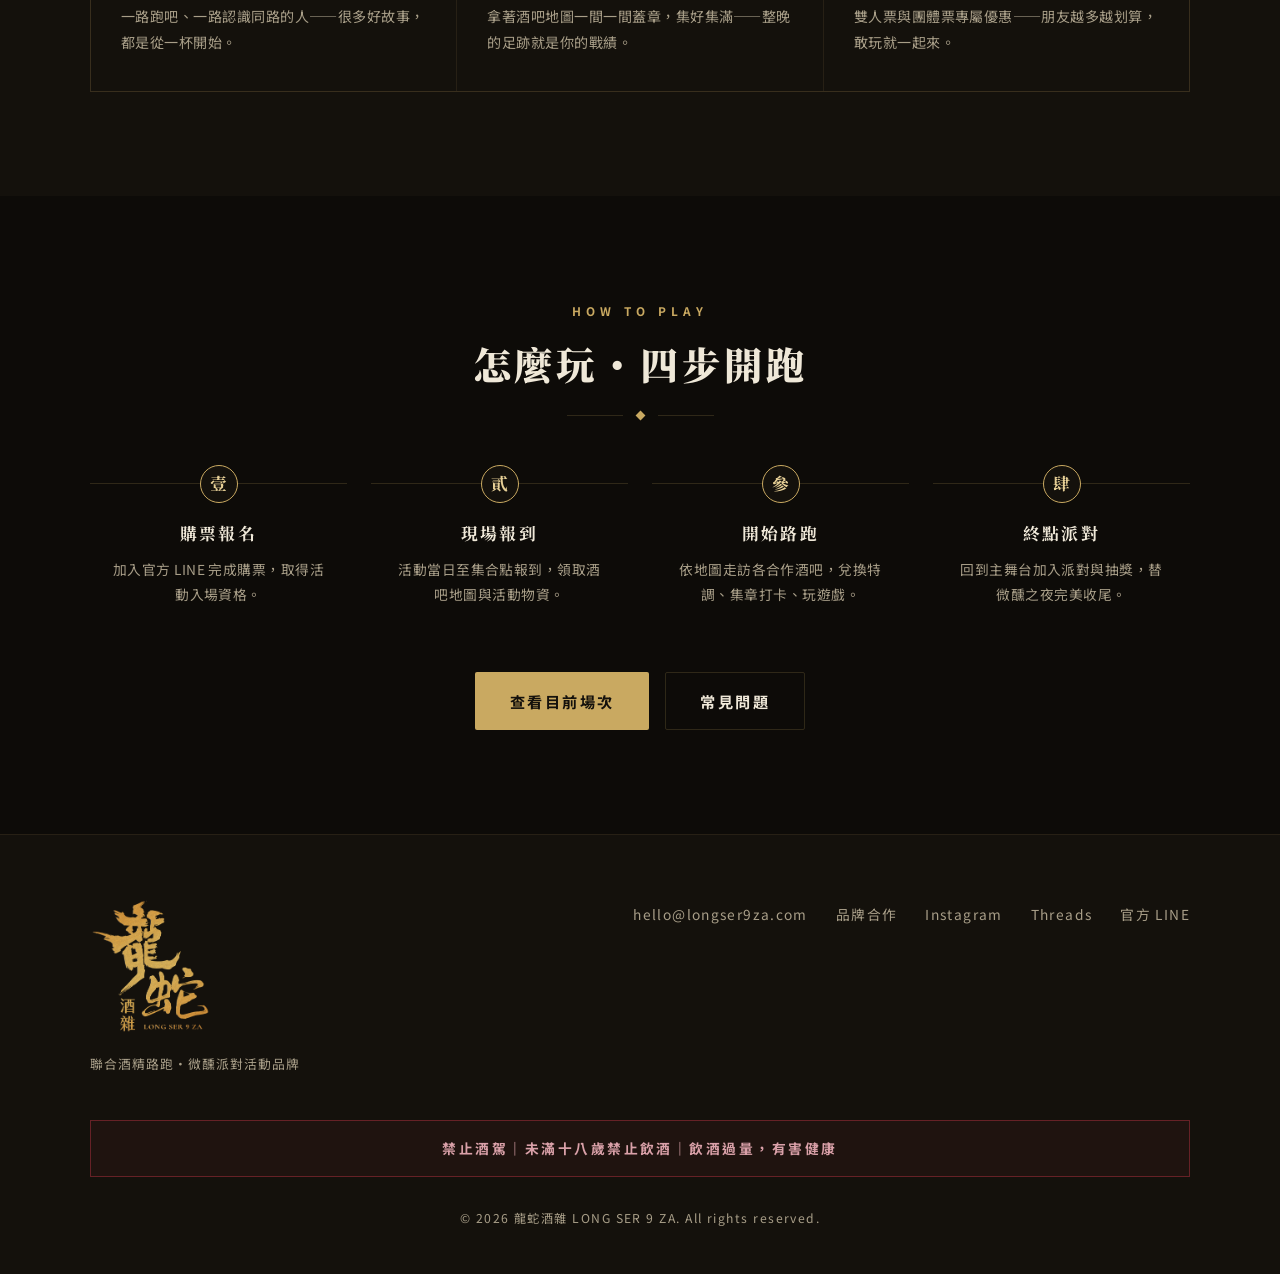
==== commit a7b07f62: "官方口徑更新：170+ 合作酒吧場次 → 180+ 合作酒吧間數（中英六頁） Co-Authored-By: Claude Fable 5 <noreply@anthropic.com>" ====
--- a/about/index.html
+++ b/about/index.html
@@ -70,7 +70,7 @@
     <p class="kicker">About</p>
     <h1>什麼是「酒精路跑」</h1>
     <div class="rule-orn" aria-hidden="true"><span class="diamond"></span></div>
-    <p class="lede">酒精路跑不是比速度，而是比誰玩得盡興。2024 年從台中西區出發，至今超過 11,000 名玩家、170+ 間次酒吧一起跑過——在指定街區自由穿梭，走進每一間合作酒吧兌換限定特調、集章打卡、參加遊戲，整個城市都是你的酒吧。</p>
+    <p class="lede">酒精路跑不是比速度，而是比誰玩得盡興。2024 年從台中西區出發，至今超過 11,000 名玩家、180+ 間酒吧一起跑過——在指定街區自由穿梭，走進每一間合作酒吧兌換限定特調、集章打卡、參加遊戲，整個城市都是你的酒吧。</p>
   </div>
 </section>
 
--- a/assets/style.css
+++ b/assets/style.css
@@ -575,6 +575,9 @@
   .brand-bars .b-word{font-size:.52rem}
   .brand-tag{gap:2px}
   .brand-tag .tag-top,.brand-tag .tag-main{font-size:.6rem;letter-spacing:.16em}
+  /* hero eyebrow: compact tracking + short side rules so it stays on ONE line */
+  .hero .eyebrow{font-size:.68rem;letter-spacing:.2em;gap:10px;white-space:nowrap}
+  .hero .eyebrow::before,.hero .eyebrow::after{width:18px}
 }
 @media (max-width:360px){
   /* very small phones: drop the tagline, keep logo + 30 Bars+ */
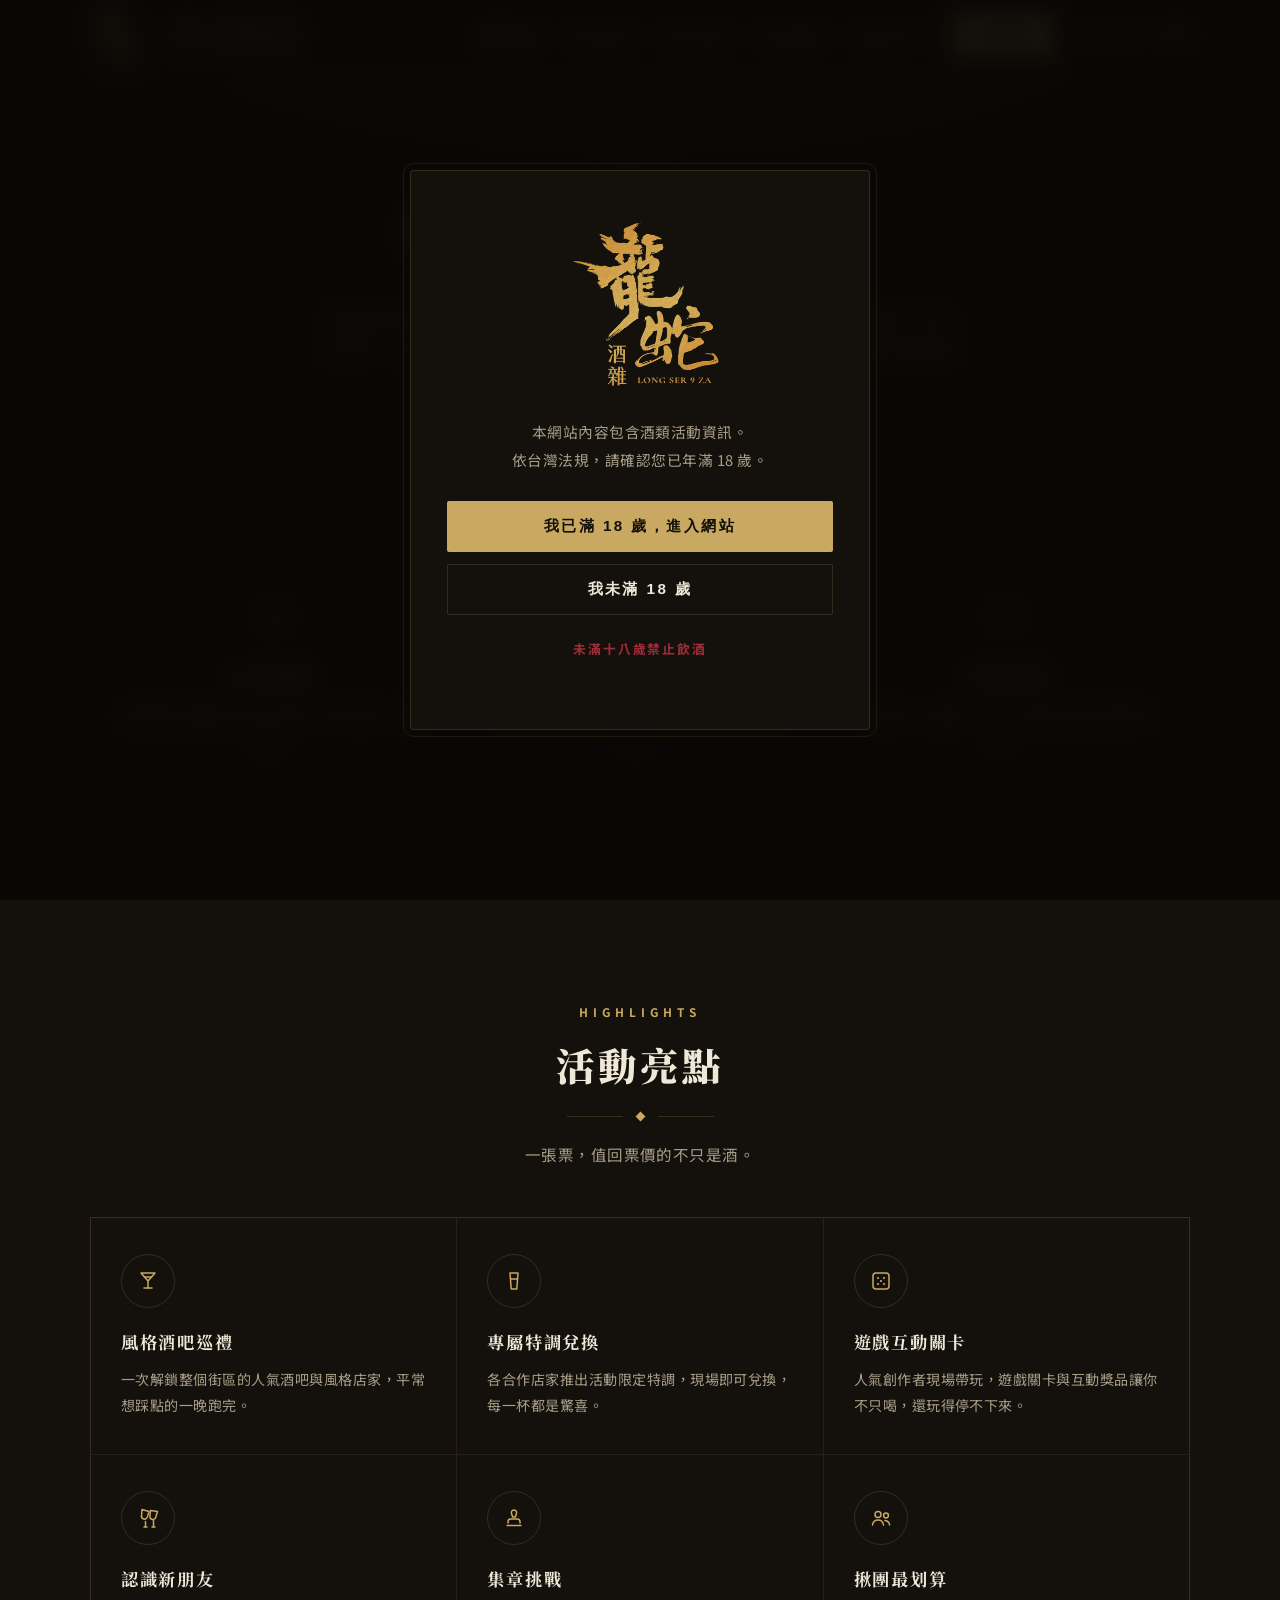
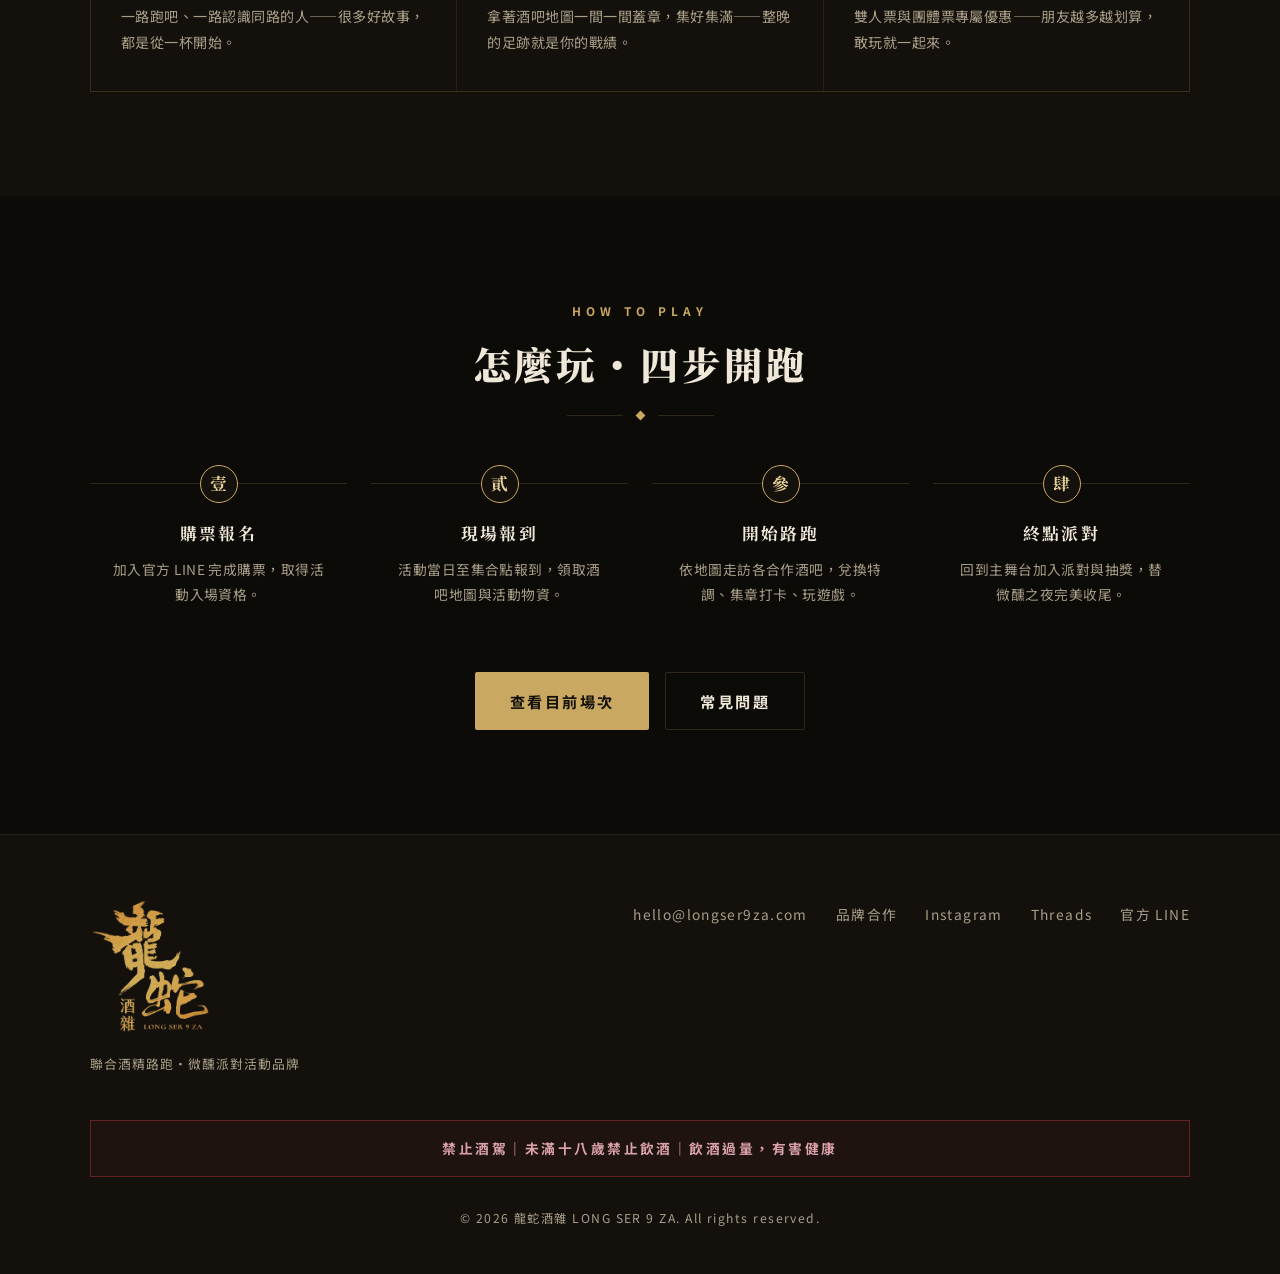
==== commit fb6f42d4: "SEO P0：標題/描述/H1 改用搜尋者語言（台中酒吧串遊、bar crawl）、場次頁新增怎麼買票與活動地圖區塊、logo 轉 WebP、EN 頁補 Event 結構化資料、年齡確認標題去 H2、" ====
--- a/about/index.html
+++ b/about/index.html
@@ -1,6 +1,14 @@
 <!DOCTYPE html>
 <html lang="zh-Hant">
 <head>
+<!-- Google tag (gtag.js) -->
+<script async src="https://www.googletagmanager.com/gtag/js?id=G-QSQNS27K21"></script>
+<script>
+  window.dataLayer = window.dataLayer || [];
+  function gtag(){dataLayer.push(arguments);}
+  gtag("js", new Date());
+  gtag("config", "G-QSQNS27K21");
+</script>
 <meta charset="UTF-8">
 <meta name="viewport" content="width=device-width, initial-scale=1.0">
 <title>活動介紹｜龍蛇酒雜 LONG SER 9 ZA・聯合酒精路跑</title>
@@ -32,7 +40,7 @@
 <div class="age-gate" id="ageGate" role="dialog" aria-modal="true" aria-labelledby="ageTitle">
   <div class="age-card">
     <span class="logo-img logo-gate" role="img" aria-label="龍蛇酒雜 LONG SER 9 ZA"></span>
-    <h2 class="sr-only" id="ageTitle">龍蛇酒雜 LONG SER 9 ZA</h2>
+    <p class="sr-only" id="ageTitle">龍蛇酒雜 LONG SER 9 ZA</p>
     <p>本網站內容包含酒類活動資訊。<br>依台灣法規，請確認您已年滿 18 歲。</p>
     <button class="btn btn-primary btn-block" id="ageYes">我已滿 18 歲，進入網站</button>
     <div style="height:12px"></div>
@@ -216,6 +224,6 @@
   </div>
 </footer>
 
-<script src="/assets/main.js"></script>
+<script src="/assets/main.js?v=20260827"></script>
 </body>
 </html>
--- a/assets/style.css
+++ b/assets/style.css
@@ -38,7 +38,7 @@
 .logo-img{
   display:inline-block;
   aspect-ratio:570/640;
-  background:url("/logo.png") center/contain no-repeat;
+  background:url("/logo.webp") center/contain no-repeat;
 }
 .logo-nav{height:58px}
 /* translateX nudges compensate the artwork's left-heavy ink mass (optical centering) */
